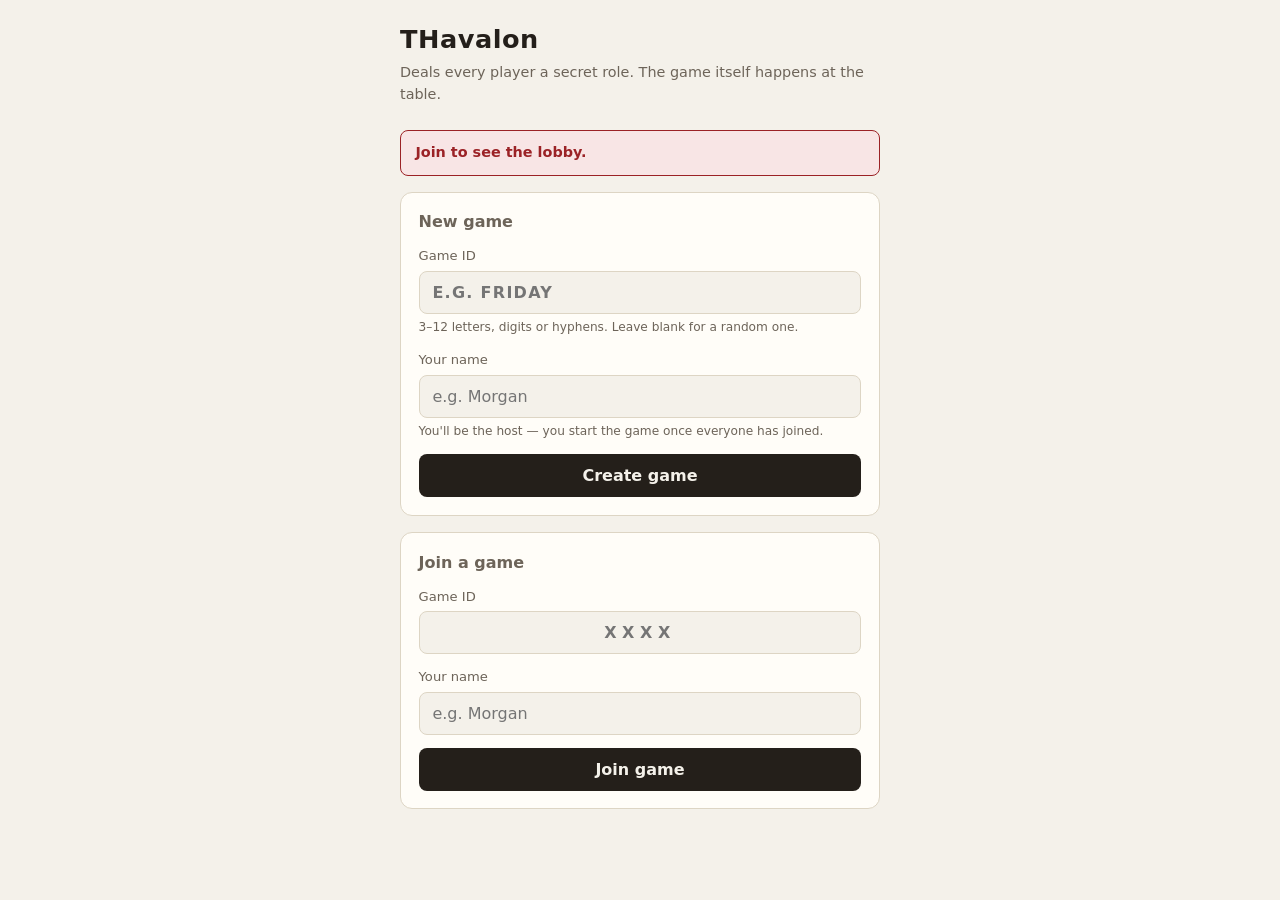
==== src/main/resources/static/lobby.html @ 722eaa0b "Java rewrite of the THavalon role dealer Ports the role logic from aquadrizzt/THavalon, a Python scr" ====
<!doctype html>
<html lang="en">
<head>
  <meta charset="utf-8">
  <meta name="viewport" content="width=device-width, initial-scale=1, viewport-fit=cover">
  <meta name="color-scheme" content="light dark">
  <title>THavalon lobby</title>
  <link rel="stylesheet" href="style.css">
</head>
<body>
<main>
  <h1>Lobby</h1>

  <div id="error" class="error"></div>

  <div class="card">
    <p class="game-code" id="code">····</p>
    <p class="code-hint">Everyone types this game ID to join</p>
  </div>

  <div class="card">
    <h2><span id="count">0</span> of 10 players</h2>
    <ol class="players" id="players"></ol>
    <p class="status" id="status">Waiting for players…</p>
  </div>

  <button id="start-btn" class="hidden" disabled>Start game</button>
  <div class="spacer"></div>
  <button id="leave-btn" class="danger">Leave</button>
</main>

<script src="app.js"></script>
<script>
  const gameId = gameIdFromUrl();
  const POLL_MS = 2000;

  document.getElementById('code').textContent = gameId;

  /**
   * Sends the player back to the front page to rejoin, discarding a credential that this game
   * does not recognise. Game IDs are reusable, so a token left over from an earlier game with
   * the same ID would otherwise leave you stuck: visible lobby, no Start button, and a Leave
   * that fails.
   */
  function rejoin(message) {
    store.forget(gameId);
    sessionStorage.setItem('thavalon:notice', message);
    location.replace('index.html');
  }

  if (!store.token(gameId)) {
    rejoin(`Join ${gameId} to see the lobby.`);
  }

  function render(lobby) {
    document.getElementById('count').textContent = lobby.players.length;

    const list = document.getElementById('players');
    list.innerHTML = '';
    for (const name of lobby.players) {
      const li = document.createElement('li');
      li.append(document.createTextNode(name));
      if (name === lobby.hostName) {
        const tag = document.createElement('span');
        tag.className = 'host-tag';
        tag.textContent = 'host';
        li.append(tag);
      }
      // Mark which of these is you, so it is obvious whether this device can start the game.
      if (name === lobby.yourName) {
        const tag = document.createElement('span');
        tag.className = 'you-tag';
        tag.textContent = 'you';
        li.append(tag);
      }
      list.append(li);
    }

    const needed = lobby.minPlayers - lobby.players.length;
    let status;
    if (needed > 0) {
      status = `${needed} more player${needed === 1 ? '' : 's'} needed to start`;
    } else if (lobby.youAreHost) {
      status = 'Ready when you are.';
    } else {
      // Name the host rather than saying "the host" — otherwise nobody knows whose screen to
      // look at, and the person who created the game cannot tell they are on the wrong device.
      status = `${lobby.hostName} is the host and starts the game from their own device.`;
    }
    document.getElementById('status').textContent = status;

    const start = document.getElementById('start-btn');
    start.classList.toggle('hidden', !lobby.youAreHost);
    start.disabled = !lobby.canStart;
  }

  async function poll() {
    try {
      const lobby = await api(`/api/games/${gameId}`, { gameId });

      // The game exists but does not know this device — a stale token from an earlier game
      // that reused this ID. Recover rather than sitting here looking like a spectator.
      if (!lobby.yourName) {
        rejoin(`You are not in ${gameId} any more. Join again to play.`);
        return;
      }

      if (lobby.state === 'DEALT') {
        goTo('role.html', gameId);
        return;
      }
      render(lobby);
      showError('');
    } catch (e) {
      if (e.status === 404) {
        showError('This game no longer exists.');
        return;   // stop polling a game that is gone
      }
      showError(e.message);
    }
    setTimeout(poll, POLL_MS);
  }

  onClick('start-btn', async () => {
    await api(`/api/games/${gameId}/start`, { method: 'POST', gameId });
    goTo('role.html', gameId);
  });

  onClick('leave-btn', async () => {
    try {
      await api(`/api/games/${gameId}/players/me`, { method: 'DELETE', gameId });
    } catch (e) {
      // Already not a player here — leaving has effectively succeeded either way.
      if (e.status !== 401 && e.status !== 404) throw e;
    }
    store.forget(gameId);
    location.replace('index.html');
  });

  poll();
</script>
</body>
</html>
---- src/main/resources/static/style.css ----
:root {
  --bg: #f4f1ea;
  --surface: #fffdf8;
  --border: #ddd5c4;
  --text: #241f1a;
  --muted: #6d6459;
  --accent: #7a5c1e;
  --good: #1f5d8c;
  --good-bg: #e3eef6;
  --evil: #9b2226;
  --evil-bg: #f8e5e5;
  --danger: #9b2226;
  --radius: 12px;
}

@media (prefers-color-scheme: dark) {
  :root {
    --bg: #16130f;
    --surface: #201c17;
    --border: #3a332a;
    --text: #f0eae0;
    --muted: #a2988a;
    --accent: #d9b45f;
    --good: #7cc0ee;
    --good-bg: #14283a;
    --evil: #f08a8d;
    --evil-bg: #3a1618;
    --danger: #f08a8d;
  }
}

* { box-sizing: border-box; }

body {
  margin: 0;
  padding: 1.25rem 1rem 2.5rem;
  background: var(--bg);
  color: var(--text);
  font-family: ui-sans-serif, system-ui, -apple-system, "Segoe UI", Roboto, sans-serif;
  line-height: 1.5;
  -webkit-text-size-adjust: 100%;
}

main { max-width: 30rem; margin: 0 auto; }

h1 {
  font-size: 1.6rem;
  letter-spacing: 0.02em;
  margin: 0 0 0.25rem;
}

h2 { font-size: 1rem; margin: 0 0 0.75rem; color: var(--muted); font-weight: 600; }

.tagline { color: var(--muted); margin: 0 0 1.5rem; font-size: 0.9rem; }

.card {
  background: var(--surface);
  border: 1px solid var(--border);
  border-radius: var(--radius);
  padding: 1.1rem;
  margin-bottom: 1rem;
}

label { display: block; font-size: 0.82rem; color: var(--muted); margin-bottom: 0.3rem; }

input {
  width: 100%;
  padding: 0.7rem 0.8rem;
  font-size: 1rem;
  font-family: inherit;
  color: var(--text);
  background: var(--bg);
  border: 1px solid var(--border);
  border-radius: 8px;
  margin-bottom: 0.8rem;
}

input:focus { outline: 2px solid var(--accent); outline-offset: 1px; }

input.code { text-transform: uppercase; letter-spacing: 0.35em; font-weight: 700; text-align: center; }

#host-id { text-transform: uppercase; letter-spacing: 0.08em; font-weight: 600; }

.field-hint {
  margin: -0.5rem 0 0.9rem;
  font-size: 0.76rem;
  color: var(--muted);
  line-height: 1.4;
}

button {
  width: 100%;
  padding: 0.75rem 1rem;
  font-size: 1rem;
  font-family: inherit;
  font-weight: 600;
  color: var(--bg);
  background: var(--text);
  border: none;
  border-radius: 8px;
  cursor: pointer;
}

button:hover:not(:disabled) { opacity: 0.88; }
button:disabled { opacity: 0.4; cursor: not-allowed; }

button.secondary {
  background: transparent;
  color: var(--muted);
  border: 1px solid var(--border);
}

button.danger { background: transparent; color: var(--danger); border: 1px solid var(--danger); }

.error {
  background: var(--evil-bg);
  color: var(--evil);
  border: 1px solid var(--evil);
  border-radius: 8px;
  padding: 0.7rem 0.9rem;
  margin-bottom: 1rem;
  font-size: 0.9rem;
  font-weight: 600;
  /* Stays visible when the page is scrolled to a form further down. */
  position: sticky;
  top: 0.5rem;
  z-index: 10;
}

.error:empty { display: none; }

/* ---- lobby ---- */

.game-code {
  /* IDs run from 3 to 12 characters, so this scales rather than overflowing on a phone. */
  font-size: clamp(1.5rem, 11vw, 2.6rem);
  font-weight: 800;
  letter-spacing: 0.18em;
  text-align: center;
  color: var(--accent);
  margin: 0.2rem 0 0.1rem;
  text-indent: 0.18em;
  overflow-wrap: anywhere;
}

.code-hint { text-align: center; color: var(--muted); font-size: 0.82rem; margin: 0 0 0.5rem; }

ol.players { list-style: none; margin: 0; padding: 0; counter-reset: seat; }

ol.players li {
  counter-increment: seat;
  display: flex;
  align-items: center;
  gap: 0.6rem;
  padding: 0.5rem 0;
  border-bottom: 1px solid var(--border);
}

ol.players li:last-child { border-bottom: none; }

ol.players li::before {
  content: counter(seat);
  flex: none;
  width: 1.5rem; height: 1.5rem;
  display: grid; place-items: center;
  font-size: 0.72rem; font-weight: 700;
  color: var(--muted);
  border: 1px solid var(--border);
  border-radius: 50%;
}

.host-tag {
  margin-left: auto;
  font-size: 0.68rem;
  text-transform: uppercase;
  letter-spacing: 0.08em;
  color: var(--accent);
  border: 1px solid var(--accent);
  border-radius: 999px;
  padding: 0.05rem 0.45rem;
}

.you-tag { margin-left: auto; font-size: 0.72rem; color: var(--muted); }
.host-tag + .you-tag { margin-left: 0.4rem; }

.status { text-align: center; color: var(--muted); font-size: 0.85rem; margin: 0.75rem 0 0; }

/* ---- role card ---- */

.role-card { padding: 1.4rem 1.2rem; text-align: center; }
.role-card.good { border-color: var(--good); background: var(--good-bg); }
.role-card.evil { border-color: var(--evil); background: var(--evil-bg); }

.team-badge {
  display: inline-block;
  font-size: 0.72rem;
  font-weight: 700;
  text-transform: uppercase;
  letter-spacing: 0.16em;
  padding: 0.2rem 0.7rem;
  border-radius: 999px;
  border: 1px solid currentColor;
}

.good .team-badge { color: var(--good); }
.evil .team-badge { color: var(--evil); }

.role-name {
  font-size: clamp(2rem, 12vw, 2.9rem);
  font-weight: 800;
  letter-spacing: 0.01em;
  margin: 0.5rem 0 0.1rem;
  line-height: 1.05;
}

.good .role-name { color: var(--good); }
.evil .role-name { color: var(--evil); }

.player-name { color: var(--muted); font-size: 0.85rem; margin: 0 0 0.9rem; }

.description {
  text-align: left;
  font-size: 0.87rem;
  white-space: pre-line;
  margin: 0;
  padding-top: 0.9rem;
  border-top: 1px solid var(--border);
}

.info-block { text-align: left; margin-top: 0.9rem; padding-top: 0.9rem; border-top: 1px solid var(--border); }
.info-block h3 {
  font-size: 0.68rem; text-transform: uppercase; letter-spacing: 0.14em;
  color: var(--muted); margin: 0 0 0.5rem; font-weight: 700;
}
.info-block ul { list-style: none; margin: 0; padding: 0; }
.info-block li { font-size: 0.95rem; font-weight: 600; padding: 0.18rem 0; }

.assassin-note {
  margin-top: 0.9rem;
  font-size: 0.78rem;
  font-weight: 700;
  text-transform: uppercase;
  letter-spacing: 0.1em;
  color: var(--evil);
}

/* ---- reveal ---- */

table { width: 100%; border-collapse: collapse; font-size: 0.9rem; }
th, td { text-align: left; padding: 0.45rem 0.3rem; border-bottom: 1px solid var(--border); }
th { font-size: 0.68rem; text-transform: uppercase; letter-spacing: 0.1em; color: var(--muted); }
td.good { color: var(--good); font-weight: 600; }
td.evil { color: var(--evil); font-weight: 600; }

.footer-links { text-align: center; margin-top: 1.5rem; }
.footer-links a { color: var(--muted); font-size: 0.82rem; }

.spacer { height: 0.6rem; }

.hidden { display: none !important; }
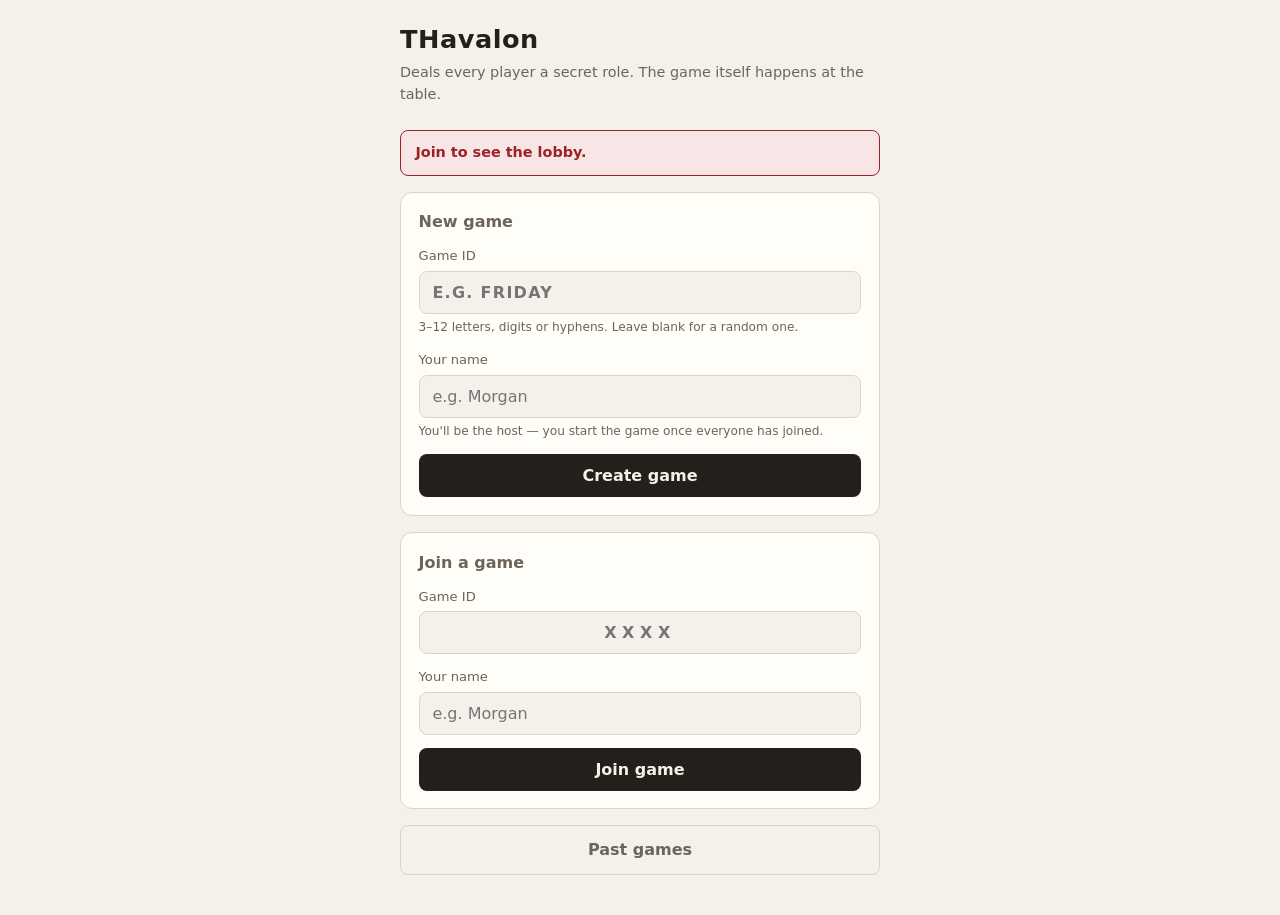
==== commit c631194a: "Keep a role face down until asked for, and nominate a first proposer Two changes from playing it.  T" ====
--- a/src/main/resources/static/lobby.html
+++ b/src/main/resources/static/lobby.html
@@ -9,24 +9,35 @@
 </head>
 <body>
 <main>
-  <h1>Lobby</h1>
+  <h1 id="heading">Lobby</h1>
 
   <div id="error" class="error"></div>
 
-  <div class="card">
+  <div class="card" id="code-card">
     <p class="game-code" id="code">····</p>
     <p class="code-hint">Everyone types this game ID to join</p>
   </div>
 
-  <div class="card">
+  <div class="card" id="players-card">
     <h2><span id="count">0</span> of 10 players</h2>
     <ol class="players" id="players"></ol>
     <p class="status" id="status">Waiting for players…</p>
   </div>
 
   <button id="start-btn" class="hidden" disabled>Start game</button>
-  <div class="spacer"></div>
+  <div class="spacer" id="gap"></div>
   <button id="leave-btn" class="danger">Leave</button>
+
+  <!-- Shown once roles are dealt, in place of the lobby. -->
+  <div id="dealt" class="hidden">
+    <div class="card dealt-card">
+      <h2>Roles are dealt</h2>
+      <p class="proposer" id="proposer"></p>
+      <p class="dealt-hint">Your role is private. Open it when nobody is looking over your
+        shoulder.</p>
+    </div>
+    <a class="button-link" id="view-role-btn" href="#">View my role</a>
+  </div>
 </main>
 
 <script src="app.js"></script>
@@ -94,6 +105,27 @@
     start.disabled = !lobby.canStart;
   }
 
+  /** Replaces the lobby with the dealt panel. Polling stops here; nothing else changes. */
+  function showDealt(lobby) {
+    showError('');
+    document.getElementById('heading').textContent = gameId;
+    for (const id of ['code-card', 'players-card', 'start-btn', 'leave-btn', 'gap']) {
+      document.getElementById(id)?.classList.add('hidden');
+    }
+    if (lobby.firstProposer) {
+      document.getElementById('proposer').innerHTML =
+        `<strong>${escapeHtml(lobby.firstProposer)}</strong> proposes the first mission`;
+    }
+    document.getElementById('view-role-btn').href = `role.html?g=${encodeURIComponent(gameId)}`;
+    document.getElementById('dealt').classList.remove('hidden');
+  }
+
+  function escapeHtml(value) {
+    const div = document.createElement('div');
+    div.textContent = value ?? '';
+    return div.innerHTML;
+  }
+
   async function poll() {
     try {
       const lobby = await api(`/api/games/${gameId}`, { gameId });
@@ -106,7 +138,10 @@
       }
 
       if (lobby.state === 'DEALT') {
-        goTo('role.html', gameId);
+        // Deliberately does not navigate. Jumping straight to the card put someone's role on
+        // screen before they were ready to look at it — often while the phone was still being
+        // passed around. Stop polling and wait for them to ask for it.
+        showDealt(lobby);
         return;
       }
       render(lobby);
--- a/src/main/resources/static/style.css
+++ b/src/main/resources/static/style.css
@@ -88,7 +88,7 @@
   line-height: 1.4;
 }
 
-button {
+button, .button-link {
   width: 100%;
   padding: 0.75rem 1rem;
   font-size: 1rem;
@@ -101,10 +101,18 @@
   cursor: pointer;
 }
 
-button:hover:not(:disabled) { opacity: 0.88; }
+/* Lets an <a> look like a button while staying a link. */
+.button-link {
+  display: block;
+  box-sizing: border-box;
+  text-align: center;
+  text-decoration: none;
+}
+
+button:hover:not(:disabled), .button-link:hover { opacity: 0.88; }
 button:disabled { opacity: 0.4; cursor: not-allowed; }
 
-button.secondary {
+button.secondary, .button-link.secondary {
   background: transparent;
   color: var(--muted);
   border: 1px solid var(--border);
@@ -185,6 +193,36 @@
 
 .status { text-align: center; color: var(--muted); font-size: 0.85rem; margin: 0.75rem 0 0; }
 
+/* ---- dealt panel, shown in the lobby once roles are out ---- */
+
+.dealt-card { text-align: center; }
+.dealt-hint { color: var(--muted); font-size: 0.85rem; margin: 0.6rem 0 0; }
+
+.proposer {
+  text-align: center;
+  font-size: 0.95rem;
+  color: var(--muted);
+  margin: 0 0 1rem;
+}
+.proposer strong { color: var(--accent); }
+
+/* ---- the cover that keeps a role face down until asked for ---- */
+
+.cover-card { text-align: center; padding: 1.6rem 1.2rem; }
+
+.cover-name {
+  font-size: 1.3rem;
+  font-weight: 800;
+  margin: 0 0 0.2rem;
+  color: var(--text);
+}
+
+.cover-hint {
+  color: var(--muted);
+  font-size: 0.85rem;
+  margin: 0 0 1.1rem;
+}
+
 /* ---- role card ---- */
 
 .role-card { padding: 1.4rem 1.2rem; text-align: center; }
@@ -257,4 +295,26 @@
 
 .spacer { height: 0.6rem; }
 
+/* ---- past games ---- */
+
+#history-btn { margin-top: 0.25rem; }
+
+.history-item { padding: 0.9rem 1.1rem; }
+
+.history-head { display: flex; align-items: baseline; gap: 0.6rem; margin-bottom: 0.3rem; }
+
+.history-code {
+  font-weight: 800;
+  letter-spacing: 0.08em;
+  color: var(--accent);
+  font-size: 1.05rem;
+  overflow-wrap: anywhere;
+}
+
+.history-meta { margin-left: auto; color: var(--muted); font-size: 0.8rem; white-space: nowrap; }
+
+ol.roles li { gap: 0.6rem; }
+
+.role-name-sm { margin-left: auto; color: var(--accent); font-weight: 700; font-size: 0.92rem; }
+
 .hidden { display: none !important; }
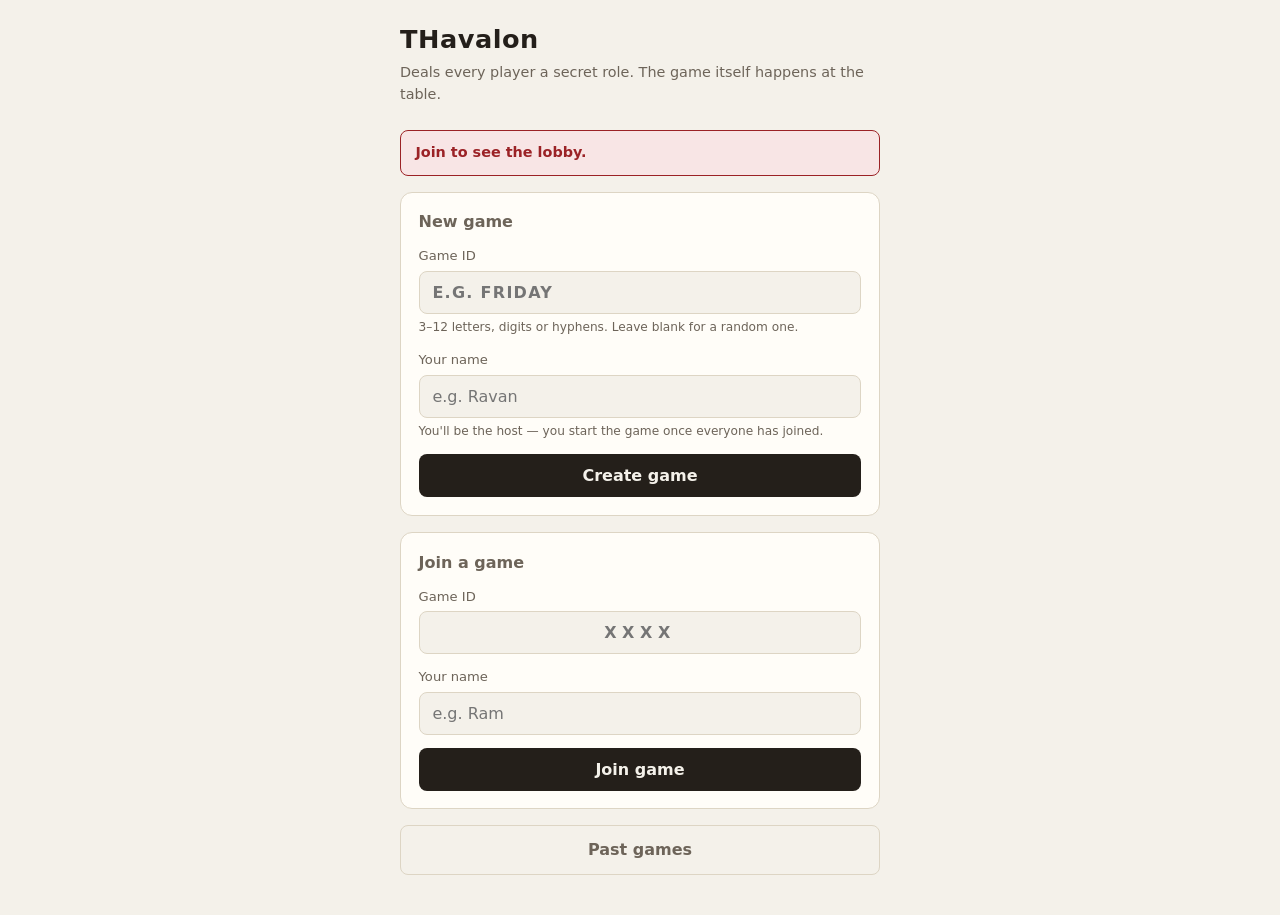
==== commit f474a302: "Cut the reveal to one tap, add invite links, and fix what review found Refinements after playing the" ====
--- a/src/main/resources/static/lobby.html
+++ b/src/main/resources/static/lobby.html
@@ -16,6 +16,8 @@
   <div class="card" id="code-card">
     <p class="game-code" id="code">····</p>
     <p class="code-hint">Everyone types this game ID to join</p>
+    <button id="share-btn" class="secondary">Share invite link</button>
+    <p class="share-link hidden" id="share-link"></p>
   </div>
 
   <div class="card" id="players-card">
@@ -28,16 +30,6 @@
   <div class="spacer" id="gap"></div>
   <button id="leave-btn" class="danger">Leave</button>
 
-  <!-- Shown once roles are dealt, in place of the lobby. -->
-  <div id="dealt" class="hidden">
-    <div class="card dealt-card">
-      <h2>Roles are dealt</h2>
-      <p class="proposer" id="proposer"></p>
-      <p class="dealt-hint">Your role is private. Open it when nobody is looking over your
-        shoulder.</p>
-    </div>
-    <a class="button-link" id="view-role-btn" href="#">View my role</a>
-  </div>
 </main>
 
 <script src="app.js"></script>
@@ -105,27 +97,6 @@
     start.disabled = !lobby.canStart;
   }
 
-  /** Replaces the lobby with the dealt panel. Polling stops here; nothing else changes. */
-  function showDealt(lobby) {
-    showError('');
-    document.getElementById('heading').textContent = gameId;
-    for (const id of ['code-card', 'players-card', 'start-btn', 'leave-btn', 'gap']) {
-      document.getElementById(id)?.classList.add('hidden');
-    }
-    if (lobby.firstProposer) {
-      document.getElementById('proposer').innerHTML =
-        `<strong>${escapeHtml(lobby.firstProposer)}</strong> proposes the first mission`;
-    }
-    document.getElementById('view-role-btn').href = `role.html?g=${encodeURIComponent(gameId)}`;
-    document.getElementById('dealt').classList.remove('hidden');
-  }
-
-  function escapeHtml(value) {
-    const div = document.createElement('div');
-    div.textContent = value ?? '';
-    return div.innerHTML;
-  }
-
   async function poll() {
     try {
       const lobby = await api(`/api/games/${gameId}`, { gameId });
@@ -138,10 +109,10 @@
       }
 
       if (lobby.state === 'DEALT') {
-        // Deliberately does not navigate. Jumping straight to the card put someone's role on
-        // screen before they were ready to look at it — often while the phone was still being
-        // passed around. Stop polling and wait for them to ask for it.
-        showDealt(lobby);
+        // Navigating is safe because the role page opens face down: the card is only shown once
+        // Reveal is pressed. It is the cover that stops a role appearing before its owner is
+        // ready, so an extra tap here would just be ceremony.
+        goTo('role.html', gameId);
         return;
       }
       render(lobby);
@@ -155,6 +126,51 @@
     }
     setTimeout(poll, POLL_MS);
   }
+
+  /**
+   * A link that opens the join form with the game ID already filled in, so nobody has to read a
+   * code across a room. Uses the native share sheet where there is one — on a phone that puts it
+   * straight into whichever group chat people are already using — and falls back to the clipboard.
+   */
+  onClick('share-btn', async () => {
+    const url = new URL('index.html', location.href);
+    url.searchParams.set('g', gameId);
+    const link = url.toString();
+    const button = document.getElementById('share-btn');
+
+    if (navigator.share) {
+      try {
+        // URL only. Passing `text` as well makes some share targets concatenate the two into a
+        // single string, and pasting that lands the message inside the query — the game ID comes
+        // out as "TEST345 Join my THavalon game".
+        await navigator.share({ title: `Join THavalon game ${gameId}`, url: link });
+        return;
+      } catch (e) {
+        if (e.name === 'AbortError') return;      // they dismissed the sheet; not an error
+        // Anything else: fall through to the clipboard.
+      }
+    }
+    // navigator.clipboard exists only in a secure context, so over plain HTTP to a LAN address —
+    // how this is most often played — it is undefined and writeText would throw. Show the link
+    // instead of failing: it can still be selected and copied by hand.
+    try {
+      if (!navigator.clipboard) throw new Error('no clipboard in this context');
+      await navigator.clipboard.writeText(link);
+      button.textContent = 'Link copied';
+      setTimeout(() => { button.textContent = 'Share invite link'; }, 2000);
+    } catch (e) {
+      const shown = document.getElementById('share-link');
+      shown.textContent = link;
+      shown.classList.remove('hidden');
+      button.textContent = 'Copy this link';
+      // Preselect it so one keystroke copies.
+      const range = document.createRange();
+      range.selectNodeContents(shown);
+      const selection = window.getSelection();
+      selection.removeAllRanges();
+      selection.addRange(range);
+    }
+  });
 
   onClick('start-btn', async () => {
     await api(`/api/games/${gameId}/start`, { method: 'POST', gameId });
--- a/src/main/resources/static/style.css
+++ b/src/main/resources/static/style.css
@@ -193,10 +193,18 @@
 
 .status { text-align: center; color: var(--muted); font-size: 0.85rem; margin: 0.75rem 0 0; }
 
-/* ---- dealt panel, shown in the lobby once roles are out ---- */
-
-.dealt-card { text-align: center; }
-.dealt-hint { color: var(--muted); font-size: 0.85rem; margin: 0.6rem 0 0; }
+/* Shown when the clipboard is unavailable, so the link can be copied by hand. */
+.share-link {
+  margin: 0.7rem 0 0;
+  padding: 0.5rem 0.6rem;
+  background: var(--bg);
+  border: 1px solid var(--border);
+  border-radius: 6px;
+  font-size: 0.78rem;
+  color: var(--text);
+  overflow-wrap: anywhere;
+  user-select: all;
+}
 
 .proposer {
   text-align: center;
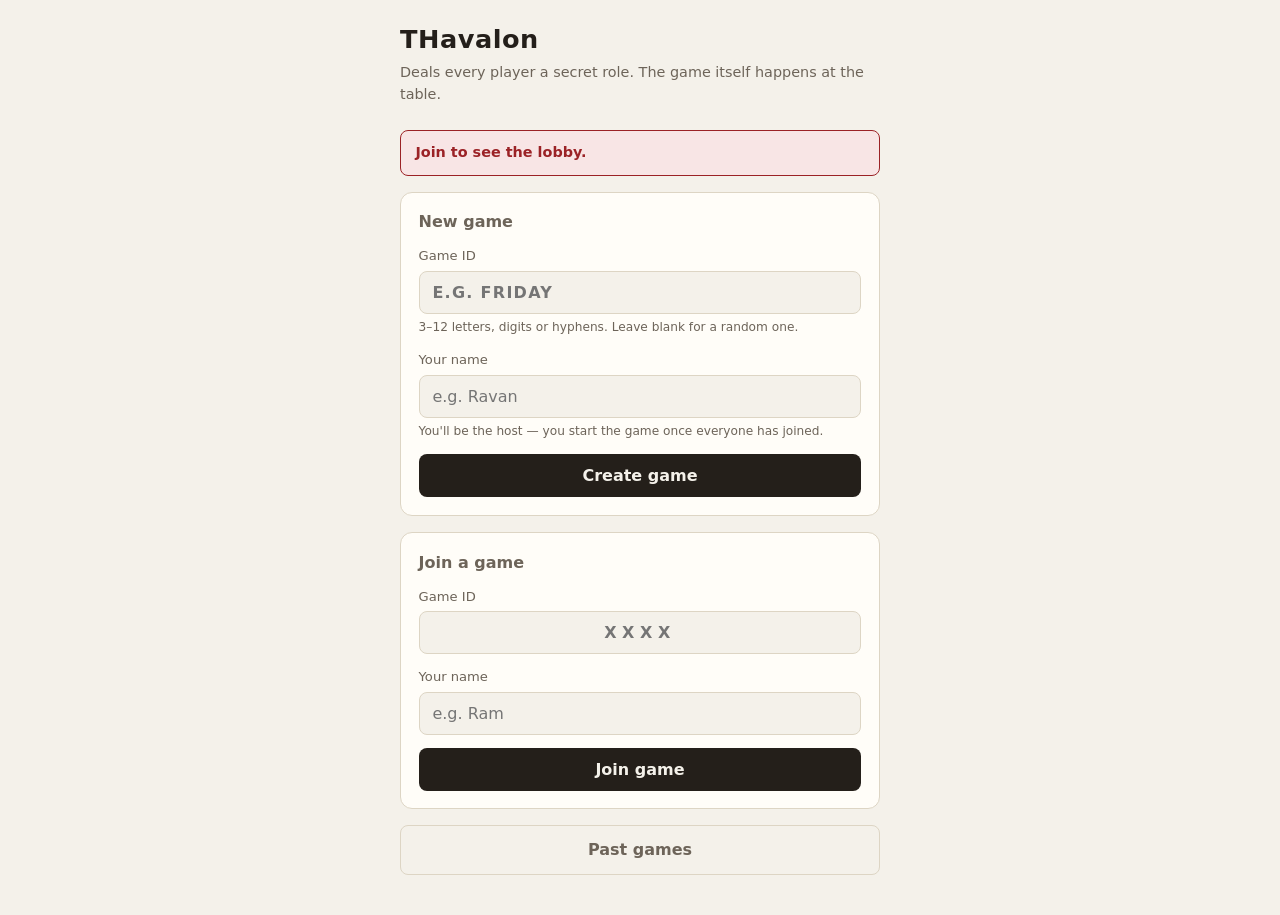
==== commit 256a104d: "One tap to a face-down role card, and a first proposer (#14) * Keep a role face down until asked for" ====
(no text change in the page or its own stylesheets)
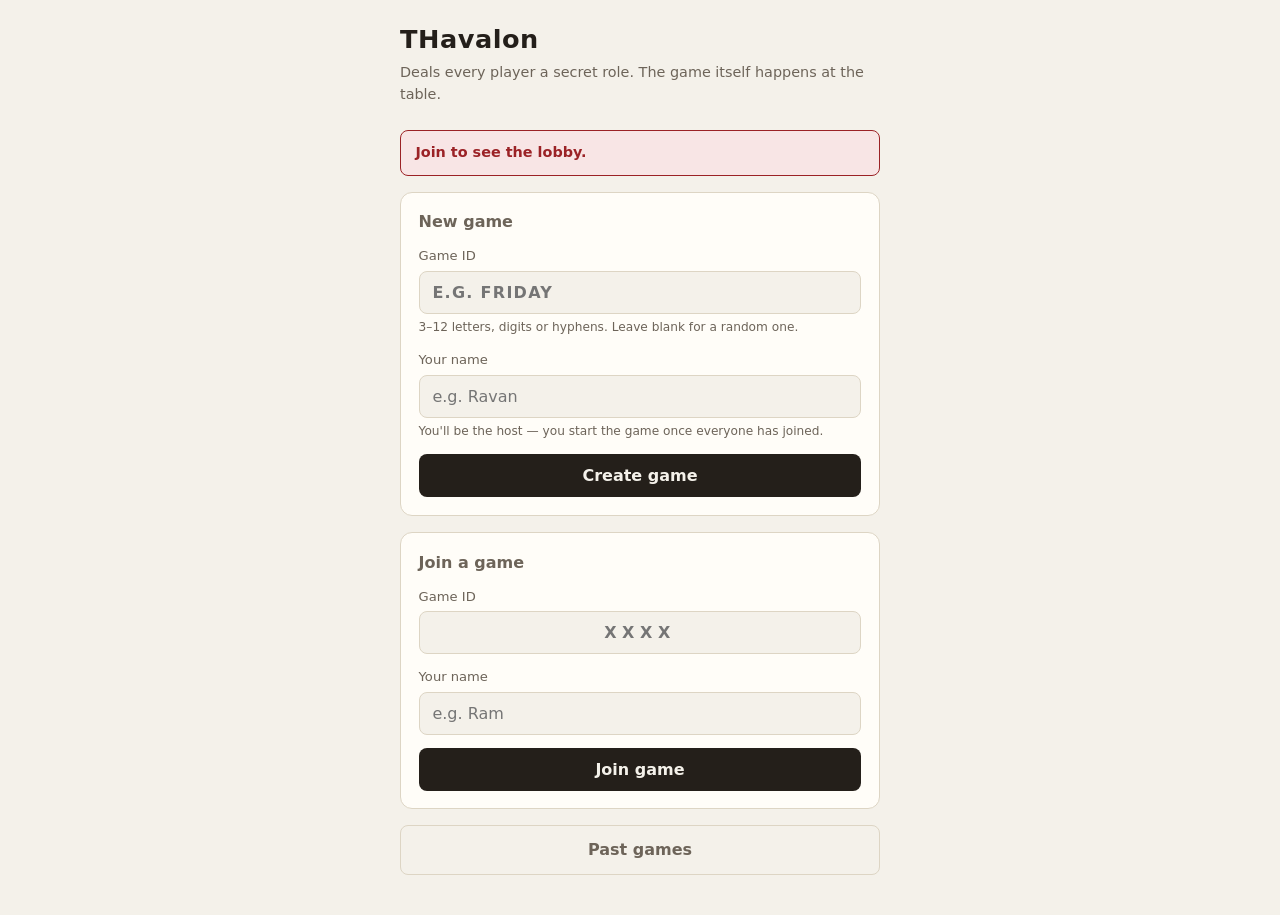
==== commit 6b01c726: "Let the host remove a player, and make the name on the card legible (#16) Someone who joins with a t" ====
--- a/src/main/resources/static/lobby.html
+++ b/src/main/resources/static/lobby.html
@@ -76,6 +76,18 @@
         tag.textContent = 'you';
         li.append(tag);
       }
+      // The host can remove somebody who joined by mistake or mistyped their name. Never
+      // themselves — Leave does that, and it passes the host on rather than orphaning the game.
+      if (lobby.youAreHost && name !== lobby.hostName) {
+        const remove = document.createElement('button');
+        remove.className = 'remove-player';
+        remove.type = 'button';
+        remove.textContent = '×';
+        remove.title = `Remove ${name}`;
+        remove.setAttribute('aria-label', `Remove ${name}`);
+        remove.addEventListener('click', () => removePlayer(name, remove));
+        li.append(remove);
+      }
       list.append(li);
     }
 
@@ -97,6 +109,22 @@
     start.disabled = !lobby.canStart;
   }
 
+  /**
+   * Removes a player, on the host's confirmation. Guarded against a double tap because the list
+   * is rebuilt on the next poll and the button would otherwise still be live in between.
+   */
+  async function removePlayer(name, button) {
+    if (!confirm(`Remove ${name} from the game?`)) return;
+    button.disabled = true;
+    try {
+      await api(`/api/games/${gameId}/remove`, { method: 'POST', body: { name }, gameId });
+      showError('');
+    } catch (e) {
+      button.disabled = false;
+      showError(e.message);
+    }
+  }
+
   async function poll() {
     try {
       const lobby = await api(`/api/games/${gameId}`, { gameId });
--- a/src/main/resources/static/style.css
+++ b/src/main/resources/static/style.css
@@ -191,6 +191,24 @@
 .you-tag { margin-left: auto; font-size: 0.72rem; color: var(--muted); }
 .host-tag + .you-tag { margin-left: 0.4rem; }
 
+/* Host-only control for removing a player. Sized for a thumb despite being small on screen. */
+.remove-player {
+  margin-left: auto;
+  flex: none;
+  width: 1.75rem;
+  height: 1.75rem;
+  padding: 0;
+  font-size: 1.1rem;
+  line-height: 1;
+  color: var(--danger);
+  background: transparent;
+  border: 1px solid var(--border);
+  border-radius: 50%;
+}
+
+.remove-player:hover:not(:disabled) { border-color: var(--danger); opacity: 1; }
+.you-tag + .remove-player, .host-tag + .remove-player { margin-left: 0.5rem; }
+
 .status { text-align: center; color: var(--muted); font-size: 0.85rem; margin: 0.75rem 0 0; }
 
 /* Shown when the clipboard is unavailable, so the link can be copied by hand. */
@@ -262,7 +280,25 @@
 .good .role-name { color: var(--good); }
 .evil .role-name { color: var(--evil); }
 
-.player-name { color: var(--muted); font-size: 0.85rem; margin: 0 0 0.9rem; }
+/* The player's own name. Bold and in the full text colour rather than muted: it is how you
+   confirm at a glance that this card is yours, which matters when phones look alike. */
+/* Set in a pill rather than just enlarged. Size alone would start competing with the role name
+   above it; a bordered chip reads as a distinct label, so it can be small and still unmissable. */
+.player-name {
+  display: inline-block;
+  color: var(--text);
+  font-size: 1.15rem;
+  font-weight: 800;
+  letter-spacing: 0.02em;
+  margin: 0.35rem 0 1rem;
+  padding: 0.22rem 0.85rem;
+  border: 1px solid var(--border);
+  border-radius: 999px;
+  background: var(--surface);
+}
+
+.good .player-name { border-color: var(--good); }
+.evil .player-name { border-color: var(--evil); }
 
 .description {
   text-align: left;
